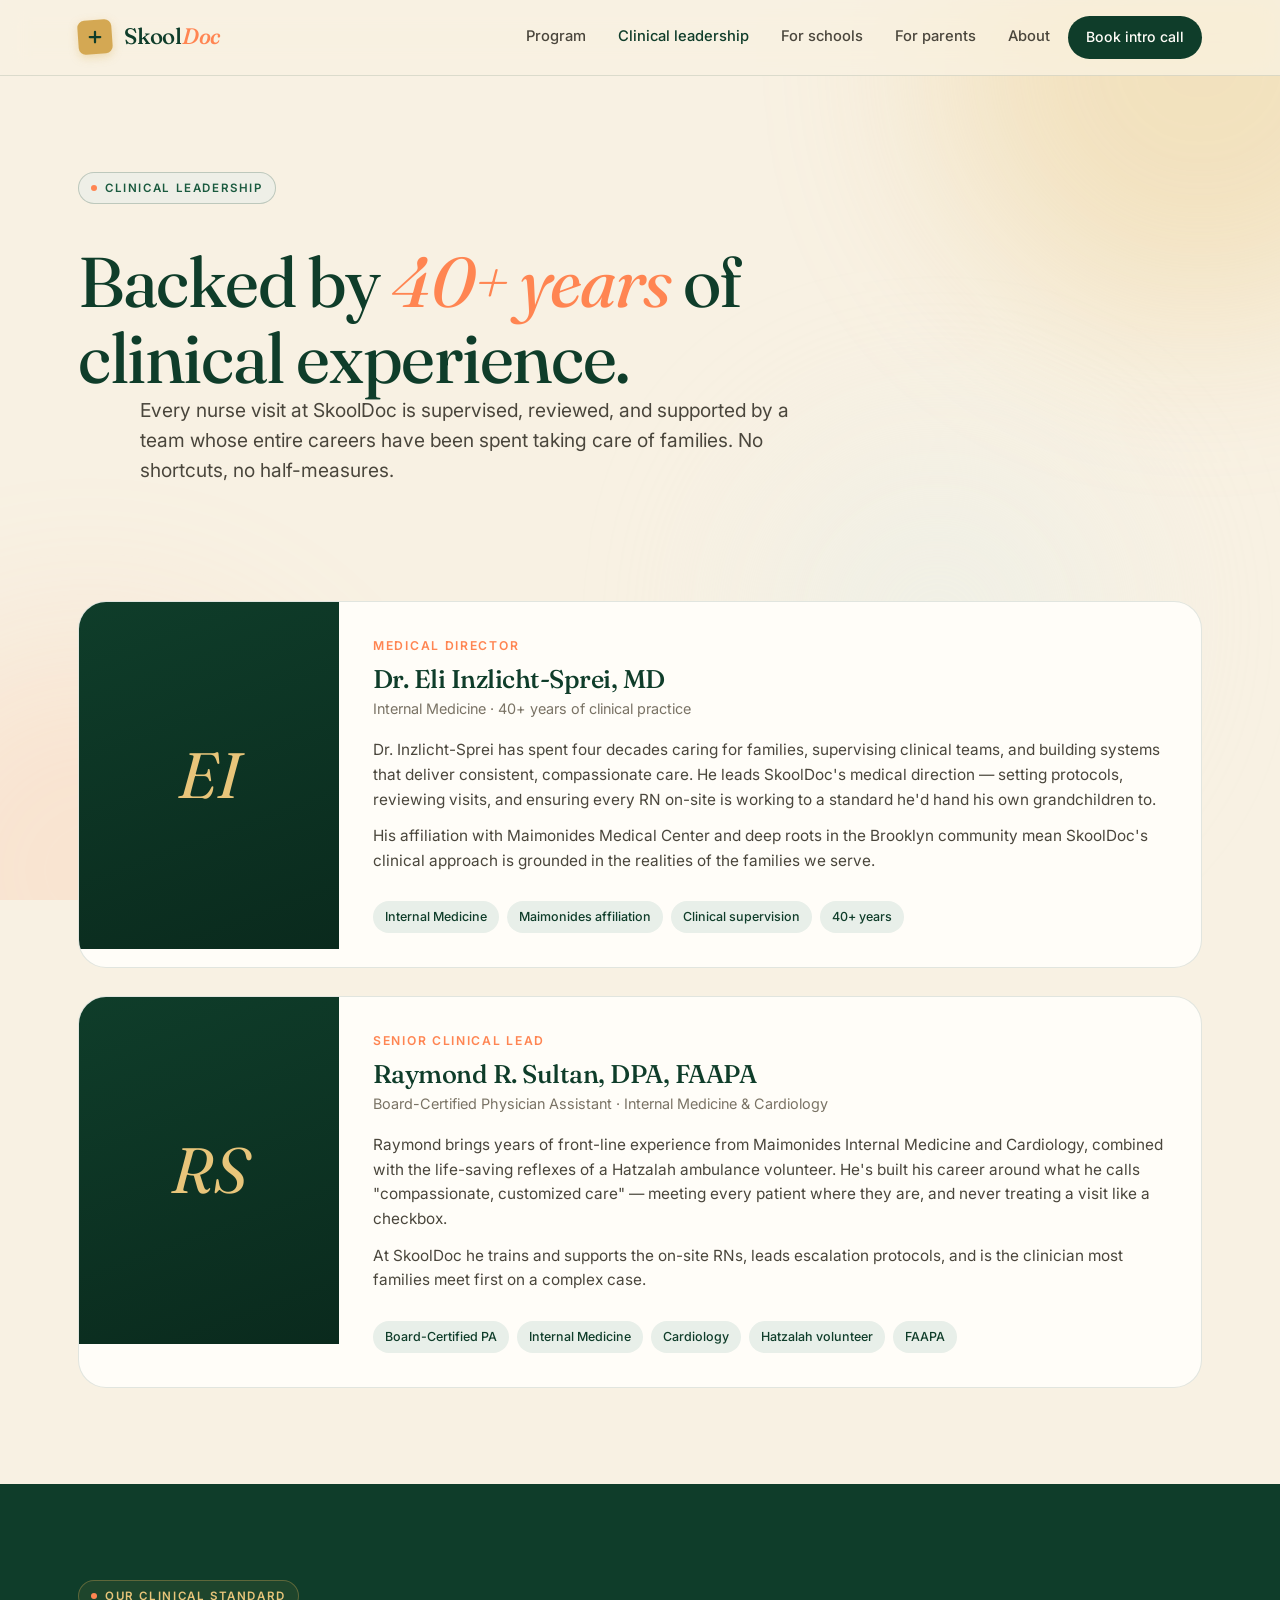
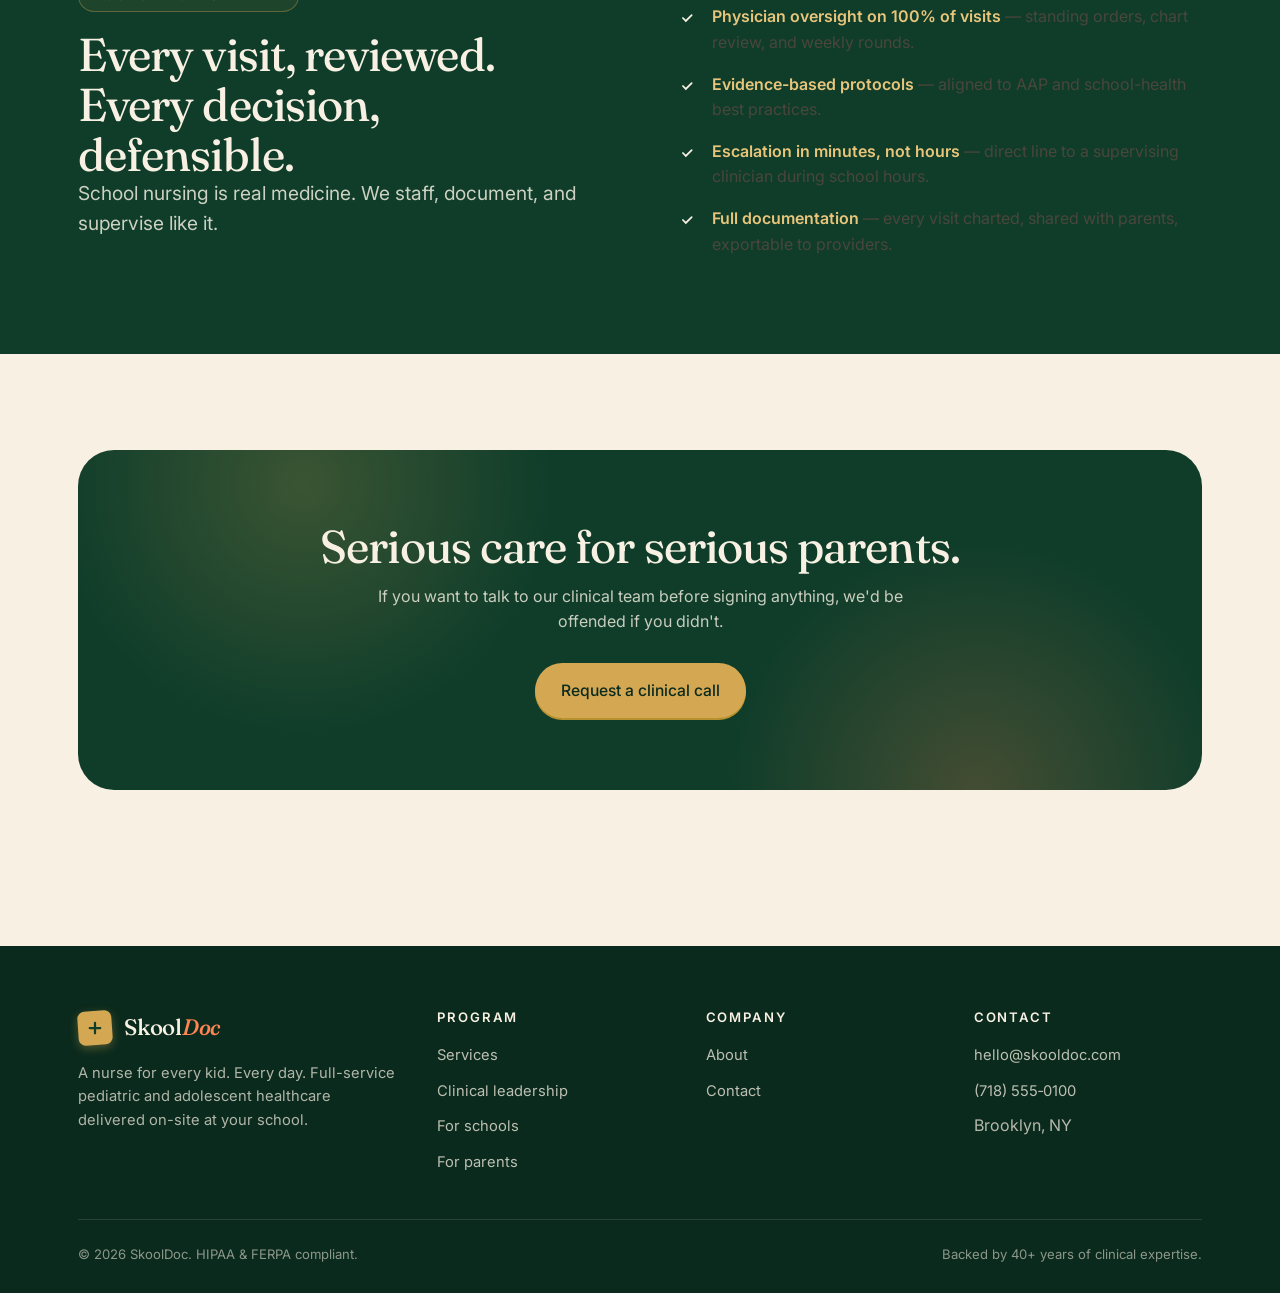
==== clinical-leadership.html @ 21ce292e "Build SkoolDoc marketing site from scratch Replace the unrelated debt-funnel HTML with the SkoolDoc " ====
<!doctype html>
<html lang="en">
<head>
<meta charset="utf-8">
<meta name="viewport" content="width=device-width,initial-scale=1">
<title>Clinical leadership — SkoolDoc</title>
<meta name="description" content="Backed by 40+ years of clinical experience. Meet the medical director and physician assistant supervising every visit at SkoolDoc.">
<link rel="preconnect" href="https://fonts.googleapis.com">
<link rel="preconnect" href="https://fonts.gstatic.com" crossorigin>
<link href="https://fonts.googleapis.com/css2?family=Fraunces:ital,opsz,wght@0,9..144,400;0,9..144,500;0,9..144,600;1,9..144,400;1,9..144,500&family=Inter:wght@400;500;600;700&display=swap" rel="stylesheet">
<link rel="stylesheet" href="styles.css">
</head>
<body>
<div class="page-bg">
  <div class="blob blob-1"></div>
  <div class="blob blob-2"></div>
  <div class="blob blob-3"></div>
</div>

<header class="nav">
  <div class="nav-inner">
    <a class="logo" href="index.html">
      <span class="logo-mark"><svg viewBox="0 0 24 24" fill="none" stroke="#0F3D2A" stroke-width="3" stroke-linecap="round"><path d="M12 5v14M5 12h14"/></svg></span>
      <span class="logo-word">Skool<span class="doc">Doc</span></span>
    </a>
    <button class="nav-toggle" aria-label="Toggle menu" aria-expanded="false">
      <svg width="22" height="22" viewBox="0 0 24 24" fill="none" stroke="currentColor" stroke-width="2" stroke-linecap="round"><path d="M3 6h18M3 12h18M3 18h18"/></svg>
    </button>
    <nav class="nav-links">
      <a class="nav-link" href="program.html">Program</a>
      <a class="nav-link" href="clinical-leadership.html">Clinical leadership</a>
      <a class="nav-link" href="schools.html">For schools</a>
      <a class="nav-link" href="parents.html">For parents</a>
      <a class="nav-link" href="about.html">About</a>
      <a class="nav-cta" href="contact.html">Book intro call</a>
    </nav>
  </div>
</header>

<!-- Page hero -->
<section class="section" style="padding-bottom:40px">
  <div class="container">
    <div class="section-header left reveal" style="max-width:820px">
      <span class="eyebrow">Clinical leadership</span>
      <h1 style="margin-top:22px">Backed by <span class="italic">40+ years</span> of clinical experience.</h1>
      <p class="lead mt-m">Every nurse visit at SkoolDoc is supervised, reviewed, and supported by a team whose entire careers have been spent taking care of families. No shortcuts, no half-measures.</p>
    </div>
  </div>
</section>

<!-- Bios -->
<section class="section" style="padding-top:20px">
  <div class="container" style="display:grid;gap:28px">

    <article class="bio reveal">
      <div class="bio-photo">
        <img src="./images/eli-inzlicht.png" alt="Dr. Eli Inzlicht-Sprei, MD" onerror="this.style.display='none';this.nextElementSibling.style.display='grid'">
        <div class="fallback" style="display:none">EI</div>
      </div>
      <div class="bio-body">
        <div class="bio-role">Medical director</div>
        <h3>Dr. Eli Inzlicht-Sprei, MD</h3>
        <div class="credentials">Internal Medicine · 40+ years of clinical practice</div>
        <p>Dr. Inzlicht-Sprei has spent four decades caring for families, supervising clinical teams, and building systems that deliver consistent, compassionate care. He leads SkoolDoc's medical direction — setting protocols, reviewing visits, and ensuring every RN on-site is working to a standard he'd hand his own grandchildren to.</p>
        <p>His affiliation with Maimonides Medical Center and deep roots in the Brooklyn community mean SkoolDoc's clinical approach is grounded in the realities of the families we serve.</p>
        <div class="tags">
          <span class="tag">Internal Medicine</span>
          <span class="tag">Maimonides affiliation</span>
          <span class="tag">Clinical supervision</span>
          <span class="tag">40+ years</span>
        </div>
      </div>
    </article>

    <article class="bio reveal">
      <div class="bio-photo">
        <img src="./images/raymond-sultan.png" alt="Raymond R. Sultan, DPA, FAAPA" onerror="this.style.display='none';this.nextElementSibling.style.display='grid'">
        <div class="fallback" style="display:none">RS</div>
      </div>
      <div class="bio-body">
        <div class="bio-role">Senior clinical lead</div>
        <h3>Raymond R. Sultan, DPA, FAAPA</h3>
        <div class="credentials">Board-Certified Physician Assistant · Internal Medicine &amp; Cardiology</div>
        <p>Raymond brings years of front-line experience from Maimonides Internal Medicine and Cardiology, combined with the life-saving reflexes of a Hatzalah ambulance volunteer. He's built his career around what he calls "compassionate, customized care" — meeting every patient where they are, and never treating a visit like a checkbox.</p>
        <p>At SkoolDoc he trains and supports the on-site RNs, leads escalation protocols, and is the clinician most families meet first on a complex case.</p>
        <div class="tags">
          <span class="tag">Board-Certified PA</span>
          <span class="tag">Internal Medicine</span>
          <span class="tag">Cardiology</span>
          <span class="tag">Hatzalah volunteer</span>
          <span class="tag">FAAPA</span>
        </div>
      </div>
    </article>

  </div>
</section>

<!-- Philosophy -->
<section class="section section-emerald">
  <div class="container">
    <div class="split">
      <div class="reveal">
        <span class="eyebrow">Our clinical standard</span>
        <h2 style="margin-top:18px">Every visit, reviewed. Every decision, defensible.</h2>
        <p class="lead" style="color:rgba(248,241,227,0.82)">School nursing is real medicine. We staff, document, and supervise like it.</p>
      </div>
      <div class="reveal">
        <ul class="bullets" style="color:rgba(248,241,227,0.85)">
          <li><strong style="color:var(--gold-soft)">Physician oversight on 100% of visits</strong> — standing orders, chart review, and weekly rounds.</li>
          <li><strong style="color:var(--gold-soft)">Evidence-based protocols</strong> — aligned to AAP and school-health best practices.</li>
          <li><strong style="color:var(--gold-soft)">Escalation in minutes, not hours</strong> — direct line to a supervising clinician during school hours.</li>
          <li><strong style="color:var(--gold-soft)">Full documentation</strong> — every visit charted, shared with parents, exportable to providers.</li>
        </ul>
      </div>
    </div>
  </div>
</section>

<!-- CTA -->
<section class="section">
  <div class="container">
    <div class="cta-banner reveal">
      <h2>Serious care for serious parents.</h2>
      <p>If you want to talk to our clinical team before signing anything, we'd be offended if you didn't.</p>
      <a class="btn btn-primary" href="contact.html">Request a clinical call</a>
    </div>
  </div>
</section>

<footer class="footer">
  <div class="container">
    <div class="footer-grid">
      <div>
        <a class="logo" href="index.html">
          <span class="logo-mark"><svg viewBox="0 0 24 24" fill="none" stroke="#0F3D2A" stroke-width="3" stroke-linecap="round"><path d="M12 5v14M5 12h14"/></svg></span>
          <span class="logo-word">Skool<span class="doc">Doc</span></span>
        </a>
        <p class="footer-about">A nurse for every kid. Every day. Full-service pediatric and adolescent healthcare delivered on-site at your school.</p>
      </div>
      <div><h4>Program</h4><ul>
        <li><a href="program.html">Services</a></li>
        <li><a href="clinical-leadership.html">Clinical leadership</a></li>
        <li><a href="schools.html">For schools</a></li>
        <li><a href="parents.html">For parents</a></li>
      </ul></div>
      <div><h4>Company</h4><ul>
        <li><a href="about.html">About</a></li>
        <li><a href="contact.html">Contact</a></li>
      </ul></div>
      <div><h4>Contact</h4><ul>
        <li><a href="mailto:hello@skooldoc.com">hello@skooldoc.com</a></li>
        <li><a href="tel:+17185550100">(718) 555‑0100</a></li>
        <li>Brooklyn, NY</li>
      </ul></div>
    </div>
    <div class="footer-bottom">
      <span>© 2026 SkoolDoc. HIPAA & FERPA compliant.</span>
      <span>Backed by 40+ years of clinical expertise.</span>
    </div>
  </div>
</footer>

<script src="script.js"></script>
</body>
</html>
---- styles.css ----
/* ==========================================================================
   SkoolDoc — Shared Stylesheet
   ========================================================================== */

/* --- Design tokens ------------------------------------------------------- */
:root {
  --emerald: #0F3D2A;
  --emerald-deep: #0A2A1D;
  --emerald-soft: #1A5A3F;
  --emerald-tint: #E8EFE9;
  --gold: #D4A853;
  --gold-soft: #E8C57A;
  --coral: #FF8552;
  --coral-soft: #FFB590;
  --cream: #F8F1E3;
  --cream-deep: #F1E7D1;
  --ink: #1C1A15;
  --ink-soft: #4A463C;
  --muted: #7A7365;
  --line: rgba(15, 61, 42, 0.12);
  --line-strong: rgba(15, 61, 42, 0.22);
  --white: #FFFDF8;

  --shadow-sm: 0 1px 2px rgba(15, 61, 42, 0.06), 0 2px 6px rgba(15, 61, 42, 0.04);
  --shadow-md: 0 4px 12px rgba(15, 61, 42, 0.08), 0 10px 30px rgba(15, 61, 42, 0.06);
  --shadow-lg: 0 10px 30px rgba(15, 61, 42, 0.10), 0 30px 80px rgba(15, 61, 42, 0.08);

  --radius-sm: 10px;
  --radius: 18px;
  --radius-lg: 28px;
  --radius-xl: 36px;

  --serif: "Fraunces", "Cormorant Garamond", Georgia, "Times New Roman", serif;
  --sans: "Inter", -apple-system, BlinkMacSystemFont, "Segoe UI", sans-serif;

  --container: 1180px;
  --ease: cubic-bezier(0.22, 1, 0.36, 1);
}

/* --- Reset --------------------------------------------------------------- */
*, *::before, *::after { box-sizing: border-box; }
html, body { margin: 0; padding: 0; }
html { scroll-behavior: smooth; }
body {
  background: var(--cream);
  color: var(--ink);
  font-family: var(--sans);
  font-size: 16px;
  line-height: 1.6;
  -webkit-font-smoothing: antialiased;
  -moz-osx-font-smoothing: grayscale;
  overflow-x: hidden;
}
img { max-width: 100%; display: block; }
a { color: inherit; text-decoration: none; }
button { font-family: inherit; cursor: pointer; border: 0; background: transparent; }
input, select, textarea { font-family: inherit; font-size: inherit; }

/* --- Typography ---------------------------------------------------------- */
h1, h2, h3, h4 {
  font-family: var(--serif);
  font-weight: 500;
  letter-spacing: -0.02em;
  line-height: 1.08;
  margin: 0;
  color: var(--emerald);
}
h1 { font-size: clamp(2.4rem, 5.5vw, 4.4rem); font-weight: 450; }
h2 { font-size: clamp(1.9rem, 3.6vw, 2.9rem); font-weight: 450; }
h3 { font-size: clamp(1.35rem, 2vw, 1.7rem); font-weight: 500; }
h4 { font-size: 1.1rem; font-weight: 600; letter-spacing: -0.01em; }
.italic { font-style: italic; color: var(--coral); }
.serif { font-family: var(--serif); }
p { margin: 0 0 1em; color: var(--ink-soft); }
.lead { font-size: 1.2rem; line-height: 1.55; color: var(--ink-soft); max-width: 58ch; }
.eyebrow {
  display: inline-flex; align-items: center; gap: 8px;
  font-family: var(--sans);
  font-size: 0.72rem;
  font-weight: 600;
  letter-spacing: 0.14em;
  text-transform: uppercase;
  color: var(--emerald-soft);
  padding: 6px 12px;
  border: 1px solid var(--line-strong);
  border-radius: 999px;
  background: rgba(232, 239, 233, 0.6);
}
.eyebrow::before {
  content: ""; width: 6px; height: 6px; border-radius: 50%;
  background: var(--coral);
}

/* --- Container ----------------------------------------------------------- */
.container { max-width: var(--container); margin: 0 auto; padding: 0 28px; }

/* --- Background textures & blobs ---------------------------------------- */
.page-bg {
  position: fixed; inset: 0; z-index: -1; pointer-events: none; overflow: hidden;
}
.blob {
  position: absolute; border-radius: 50%; filter: blur(90px); opacity: 0.35;
}
.blob-1 { width: 520px; height: 520px; top: -200px; right: -180px; background: var(--gold-soft); }
.blob-2 { width: 460px; height: 460px; bottom: -200px; left: -140px; background: var(--coral-soft); opacity: 0.22; }
.blob-3 { width: 340px; height: 340px; top: 50%; left: 60%; background: var(--emerald-tint); opacity: 0.5; }

/* --- Logo ---------------------------------------------------------------- */
.logo { display: inline-flex; align-items: center; gap: 12px; }
.logo-mark {
  width: 34px; height: 34px;
  background: var(--gold);
  border-radius: 7px;
  transform: rotate(-4deg);
  display: grid; place-items: center;
  box-shadow: 0 3px 10px rgba(212, 168, 83, 0.35);
  flex-shrink: 0;
}
.logo-mark svg { width: 18px; height: 18px; transform: rotate(4deg); }
.logo-word {
  font-family: var(--serif);
  font-size: 1.4rem;
  font-weight: 500;
  letter-spacing: -0.01em;
  color: var(--emerald);
}
.logo-word .doc { font-style: italic; color: var(--coral); }

/* --- Navigation ---------------------------------------------------------- */
.nav {
  position: sticky; top: 0; z-index: 50;
  backdrop-filter: saturate(150%) blur(14px);
  -webkit-backdrop-filter: saturate(150%) blur(14px);
  background: rgba(248, 241, 227, 0.78);
  border-bottom: 1px solid var(--line);
}
.nav-inner {
  display: flex; align-items: center; justify-content: space-between;
  padding: 16px 28px;
  max-width: var(--container); margin: 0 auto;
}
.nav-links { display: flex; gap: 4px; align-items: center; }
.nav-link {
  padding: 8px 14px;
  font-size: 0.92rem;
  font-weight: 500;
  color: var(--ink-soft);
  border-radius: 10px;
  transition: color .2s var(--ease), background .2s var(--ease);
}
.nav-link:hover { color: var(--emerald); background: rgba(15, 61, 42, 0.05); }
.nav-link.active { color: var(--emerald); }
.nav-cta {
  padding: 10px 18px;
  background: var(--emerald);
  color: var(--white);
  border-radius: 999px;
  font-size: 0.88rem;
  font-weight: 500;
  transition: background .2s var(--ease), transform .2s var(--ease);
}
.nav-cta:hover { background: var(--emerald-deep); transform: translateY(-1px); }
.nav-toggle { display: none; }

@media (max-width: 860px) {
  .nav-links { display: none; position: absolute; top: 100%; left: 0; right: 0;
    flex-direction: column; padding: 16px; gap: 6px;
    background: var(--cream); border-bottom: 1px solid var(--line); }
  .nav-links.open { display: flex; }
  .nav-toggle {
    display: grid; place-items: center; width: 40px; height: 40px;
    border-radius: 10px; color: var(--emerald);
  }
}

/* --- Buttons ------------------------------------------------------------- */
.btn {
  display: inline-flex; align-items: center; justify-content: center; gap: 8px;
  padding: 15px 26px;
  font-weight: 500;
  font-size: 0.98rem;
  border-radius: 999px;
  transition: transform .2s var(--ease), box-shadow .2s var(--ease), background .2s var(--ease);
  white-space: nowrap;
}
.btn-primary {
  background: var(--emerald);
  color: var(--white);
  box-shadow: 0 2px 0 var(--emerald-deep), var(--shadow-md);
}
.btn-primary:hover { transform: translateY(-2px); background: var(--emerald-soft); }
.btn-secondary {
  background: var(--white);
  color: var(--emerald);
  border: 1px solid var(--line-strong);
}
.btn-secondary:hover { background: var(--cream-deep); transform: translateY(-1px); }
.btn-ghost {
  background: transparent; color: var(--emerald); padding: 12px 0;
}
.btn-ghost:hover { color: var(--coral); }
.btn svg { width: 18px; height: 18px; }

/* --- Hero ---------------------------------------------------------------- */
.hero { padding: 80px 0 60px; position: relative; }
.hero-grid {
  display: grid; grid-template-columns: 1.15fr 1fr; gap: 72px;
  align-items: center;
}
.hero-copy h1 { margin-bottom: 24px; }
.hero-copy .lead { margin-bottom: 36px; }
.hero-ctas { display: flex; gap: 14px; flex-wrap: wrap; margin-bottom: 36px; }
.hero-proof {
  display: flex; gap: 28px; flex-wrap: wrap;
  padding-top: 28px; border-top: 1px solid var(--line);
}
.proof-item { display: flex; flex-direction: column; gap: 2px; }
.proof-num {
  font-family: var(--serif); font-size: 1.6rem; font-weight: 500;
  color: var(--emerald); letter-spacing: -0.02em;
}
.proof-label { font-size: 0.82rem; color: var(--muted); }

.hero-art {
  position: relative; aspect-ratio: 4/5;
  border-radius: var(--radius-xl); overflow: hidden;
  background: linear-gradient(140deg, var(--emerald) 0%, var(--emerald-deep) 100%);
  box-shadow: var(--shadow-lg);
}
.hero-art::before {
  content: ""; position: absolute; inset: 0;
  background: radial-gradient(600px circle at 20% 0%, rgba(212, 168, 83, 0.35), transparent 50%),
              radial-gradient(500px circle at 100% 100%, rgba(255, 133, 82, 0.22), transparent 50%);
}
.hero-art-inner {
  position: absolute; inset: 0; padding: 40px;
  display: flex; flex-direction: column; justify-content: space-between;
  color: var(--cream);
}
.hero-badge {
  align-self: flex-start;
  display: inline-flex; align-items: center; gap: 8px;
  padding: 8px 14px;
  background: rgba(248, 241, 227, 0.14);
  border: 1px solid rgba(248, 241, 227, 0.22);
  border-radius: 999px;
  font-size: 0.78rem; letter-spacing: 0.1em; text-transform: uppercase;
  backdrop-filter: blur(8px);
}
.hero-badge::before { content: ""; width: 6px; height: 6px; border-radius: 50%; background: var(--coral); }
.hero-art-card {
  background: rgba(248, 241, 227, 0.08);
  border: 1px solid rgba(248, 241, 227, 0.16);
  padding: 22px; border-radius: var(--radius);
  backdrop-filter: blur(10px);
}
.hero-art-card .row { display: flex; justify-content: space-between; padding: 8px 0; font-size: 0.9rem; }
.hero-art-card .row + .row { border-top: 1px solid rgba(248, 241, 227, 0.12); }
.hero-art-card .row b { color: var(--gold-soft); font-weight: 500; }

@media (max-width: 900px) {
  .hero-grid { grid-template-columns: 1fr; gap: 44px; }
  .hero { padding: 48px 0 40px; }
  .hero-art { aspect-ratio: 4/3; }
}

/* --- Sections ------------------------------------------------------------ */
.section { padding: 96px 0; position: relative; }
.section-sm { padding: 60px 0; }
.section-emerald {
  background: var(--emerald);
  color: var(--cream);
}
.section-emerald h1, .section-emerald h2, .section-emerald h3, .section-emerald h4 { color: var(--cream); }
.section-emerald p { color: rgba(248, 241, 227, 0.8); }
.section-emerald .eyebrow { color: var(--gold-soft); border-color: rgba(212, 168, 83, 0.35); background: rgba(212, 168, 83, 0.08); }

.section-header { max-width: 760px; margin: 0 auto 56px; text-align: center; }
.section-header.left { text-align: left; margin-left: 0; }
.section-header .eyebrow { margin-bottom: 18px; }
.section-header h2 { margin-bottom: 16px; }
.section-header .lead { margin: 0 auto; }

@media (max-width: 700px) { .section { padding: 64px 0; } }

/* --- Cards --------------------------------------------------------------- */
.card {
  background: var(--white);
  border: 1px solid var(--line);
  border-radius: var(--radius-lg);
  padding: 32px;
  transition: transform .3s var(--ease), box-shadow .3s var(--ease), border-color .3s var(--ease);
}
.card:hover { transform: translateY(-3px); box-shadow: var(--shadow-md); border-color: var(--line-strong); }
.card-icon {
  width: 48px; height: 48px;
  border-radius: 14px;
  display: grid; place-items: center;
  background: var(--emerald-tint);
  color: var(--emerald);
  margin-bottom: 20px;
}
.card-icon svg { width: 22px; height: 22px; }
.card h3 { margin-bottom: 10px; }
.card p { margin: 0; font-size: 0.96rem; }

.grid-3 { display: grid; grid-template-columns: repeat(3, 1fr); gap: 22px; }
.grid-2 { display: grid; grid-template-columns: repeat(2, 1fr); gap: 22px; }
.grid-4 { display: grid; grid-template-columns: repeat(4, 1fr); gap: 20px; }
@media (max-width: 900px) {
  .grid-3, .grid-4 { grid-template-columns: repeat(2, 1fr); }
}
@media (max-width: 640px) {
  .grid-2, .grid-3, .grid-4 { grid-template-columns: 1fr; }
}

/* --- Problem strip ------------------------------------------------------- */
.problem-strip {
  background: var(--white);
  border: 1px solid var(--line);
  border-radius: var(--radius-lg);
  padding: 36px;
  display: grid; grid-template-columns: repeat(3, 1fr); gap: 12px;
  align-items: stretch;
  box-shadow: var(--shadow-sm);
}
.problem-stat { padding: 0 28px; border-left: 1px solid var(--line); }
.problem-stat:first-child { border-left: 0; padding-left: 0; }
.problem-stat .big {
  font-family: var(--serif); font-size: 2.6rem; font-weight: 500;
  color: var(--coral); letter-spacing: -0.02em; line-height: 1;
  margin-bottom: 10px;
}
.problem-stat p { margin: 0; font-size: 0.96rem; color: var(--ink-soft); }
@media (max-width: 780px) {
  .problem-strip { grid-template-columns: 1fr; padding: 28px; }
  .problem-stat { padding: 22px 0; border-left: 0; border-top: 1px solid var(--line); }
  .problem-stat:first-child { padding-top: 0; border-top: 0; }
}

/* --- Service blocks ------------------------------------------------------ */
.service {
  display: grid; grid-template-columns: 220px 1fr; gap: 40px;
  padding: 36px 0;
  border-top: 1px solid var(--line);
}
.service:last-child { border-bottom: 1px solid var(--line); }
.service .cadence {
  font-family: var(--serif); font-size: 1.15rem; font-style: italic;
  color: var(--coral);
}
.service h3 { margin-bottom: 12px; }
.service ul { padding: 0; margin: 14px 0 0; list-style: none; display: grid; gap: 8px; }
.service ul li {
  padding-left: 22px; position: relative; font-size: 0.96rem; color: var(--ink-soft);
}
.service ul li::before {
  content: ""; position: absolute; left: 0; top: 10px;
  width: 8px; height: 8px; border-radius: 50%;
  background: var(--gold);
}
@media (max-width: 720px) { .service { grid-template-columns: 1fr; gap: 16px; } }

/* --- Steps --------------------------------------------------------------- */
.steps { display: grid; grid-template-columns: repeat(4, 1fr); gap: 20px; counter-reset: step; }
.step {
  background: var(--white);
  border: 1px solid var(--line);
  border-radius: var(--radius);
  padding: 28px;
  position: relative;
}
.step .num {
  font-family: var(--serif); font-style: italic; font-size: 2.4rem;
  color: var(--coral); line-height: 1; margin-bottom: 14px; display: block;
}
.step h4 { margin-bottom: 8px; }
.step p { margin: 0; font-size: 0.92rem; }
@media (max-width: 900px) { .steps { grid-template-columns: repeat(2, 1fr); } }
@media (max-width: 520px) { .steps { grid-template-columns: 1fr; } }

/* --- Team / bios --------------------------------------------------------- */
.bio {
  background: var(--white);
  border: 1px solid var(--line);
  border-radius: var(--radius-lg);
  overflow: hidden;
  display: grid;
  grid-template-columns: 260px 1fr;
  transition: transform .3s var(--ease), box-shadow .3s var(--ease);
}
.bio:hover { transform: translateY(-3px); box-shadow: var(--shadow-md); }
.bio-photo {
  aspect-ratio: 3/4;
  background: linear-gradient(160deg, var(--emerald) 0%, var(--emerald-deep) 100%);
  position: relative;
  overflow: hidden;
}
.bio-photo img { width: 100%; height: 100%; object-fit: cover; }
.bio-photo .fallback {
  position: absolute; inset: 0;
  display: grid; place-items: center;
  color: var(--gold-soft);
  font-family: var(--serif); font-size: 4rem; font-style: italic;
}
.bio-body { padding: 34px; display: flex; flex-direction: column; justify-content: center; }
.bio-role {
  font-size: 0.76rem; font-weight: 600; letter-spacing: 0.14em; text-transform: uppercase;
  color: var(--coral); margin-bottom: 10px;
}
.bio h3 { margin-bottom: 4px; }
.bio .credentials { font-size: 0.9rem; color: var(--muted); margin-bottom: 18px; }
.bio p { margin: 0 0 12px; font-size: 0.96rem; }
.bio .tags { display: flex; flex-wrap: wrap; gap: 8px; margin-top: 16px; }
.bio .tag {
  font-size: 0.78rem;
  padding: 6px 12px;
  background: var(--emerald-tint);
  color: var(--emerald);
  border-radius: 999px;
  font-weight: 500;
}
@media (max-width: 780px) { .bio { grid-template-columns: 1fr; } .bio-photo { aspect-ratio: 16/10; } }

/* --- Split feature ------------------------------------------------------- */
.split {
  display: grid; grid-template-columns: 1fr 1fr; gap: 72px; align-items: center;
}
.split.reverse .split-art { order: 2; }
.split-art {
  aspect-ratio: 1/1;
  border-radius: var(--radius-xl);
  background: var(--emerald-tint);
  position: relative; overflow: hidden;
  box-shadow: var(--shadow-md);
}
.split-art.coral { background: linear-gradient(160deg, #FFE4D4 0%, #FFB590 100%); }
.split-art.gold { background: linear-gradient(160deg, #F3E0B4 0%, var(--gold-soft) 100%); }
.split-art.emerald {
  background: linear-gradient(160deg, var(--emerald) 0%, var(--emerald-deep) 100%);
  color: var(--cream);
}
.split-art-inner {
  position: absolute; inset: 0; padding: 40px;
  display: flex; flex-direction: column; justify-content: space-between;
}
@media (max-width: 900px) {
  .split { grid-template-columns: 1fr; gap: 36px; }
  .split.reverse .split-art { order: 0; }
  .split-art { aspect-ratio: 4/3; }
}

/* --- Feature bullets ----------------------------------------------------- */
.bullets { list-style: none; padding: 0; margin: 24px 0 0; display: grid; gap: 16px; }
.bullets li {
  padding-left: 36px; position: relative;
  color: var(--ink-soft);
}
.bullets li::before {
  content: ""; position: absolute; left: 0; top: 3px;
  width: 22px; height: 22px;
  border-radius: 50%;
  background: var(--emerald);
  background-image: url("data:image/svg+xml;utf8,<svg xmlns='http://www.w3.org/2000/svg' viewBox='0 0 24 24' fill='none' stroke='%23F8F1E3' stroke-width='3' stroke-linecap='round'><path d='M5 12l5 5L20 7'/></svg>");
  background-size: 14px; background-repeat: no-repeat; background-position: center;
}
.bullets li strong { color: var(--emerald); font-weight: 600; }

/* --- FAQ ----------------------------------------------------------------- */
.faq { display: grid; gap: 14px; max-width: 820px; margin: 0 auto; }
.faq-item {
  background: var(--white);
  border: 1px solid var(--line);
  border-radius: var(--radius);
  overflow: hidden;
}
.faq-item summary {
  list-style: none;
  padding: 22px 26px;
  cursor: pointer;
  font-family: var(--serif);
  font-size: 1.12rem;
  color: var(--emerald);
  display: flex; justify-content: space-between; align-items: center; gap: 16px;
}
.faq-item summary::-webkit-details-marker { display: none; }
.faq-item summary::after {
  content: "+"; font-size: 1.4rem; color: var(--coral); flex-shrink: 0;
  transition: transform .3s var(--ease);
}
.faq-item[open] summary::after { transform: rotate(45deg); }
.faq-item .answer { padding: 0 26px 22px; color: var(--ink-soft); font-size: 0.98rem; }

/* --- Form ---------------------------------------------------------------- */
.form { display: grid; gap: 18px; max-width: 560px; }
.field { display: grid; gap: 8px; }
.field label {
  font-size: 0.82rem; font-weight: 600; color: var(--emerald);
  letter-spacing: 0.02em;
}
.field input, .field select, .field textarea {
  padding: 14px 16px;
  border: 1px solid var(--line-strong);
  border-radius: 12px;
  background: var(--white);
  color: var(--ink);
  outline: none;
  transition: border-color .2s var(--ease), box-shadow .2s var(--ease);
}
.field input:focus, .field select:focus, .field textarea:focus {
  border-color: var(--emerald);
  box-shadow: 0 0 0 3px rgba(15, 61, 42, 0.12);
}
.field-row { display: grid; grid-template-columns: 1fr 1fr; gap: 14px; }
@media (max-width: 560px) { .field-row { grid-template-columns: 1fr; } }

/* --- CTA banner ---------------------------------------------------------- */
.cta-banner {
  background: var(--emerald);
  color: var(--cream);
  border-radius: var(--radius-xl);
  padding: 72px 48px;
  text-align: center;
  position: relative; overflow: hidden;
}
.cta-banner::before {
  content: ""; position: absolute; inset: 0;
  background: radial-gradient(500px circle at 20% 10%, rgba(212, 168, 83, 0.22), transparent 50%),
              radial-gradient(500px circle at 80% 100%, rgba(255, 133, 82, 0.22), transparent 50%);
  pointer-events: none;
}
.cta-banner > * { position: relative; }
.cta-banner h2 { color: var(--cream); margin-bottom: 12px; }
.cta-banner p { color: rgba(248, 241, 227, 0.8); margin: 0 auto 28px; max-width: 56ch; }
.cta-banner .btn-primary { background: var(--gold); color: var(--emerald-deep); box-shadow: 0 2px 0 #B7912E; }
.cta-banner .btn-primary:hover { background: var(--gold-soft); }
@media (max-width: 640px) { .cta-banner { padding: 48px 24px; } }

/* --- Footer -------------------------------------------------------------- */
.footer {
  background: var(--emerald-deep);
  color: rgba(248, 241, 227, 0.72);
  padding: 64px 0 28px;
  margin-top: 60px;
}
.footer-grid {
  display: grid;
  grid-template-columns: 1.4fr repeat(3, 1fr);
  gap: 40px;
  padding-bottom: 44px;
  border-bottom: 1px solid rgba(248, 241, 227, 0.12);
}
.footer h4 { color: var(--cream); font-size: 0.82rem; font-weight: 600; text-transform: uppercase; letter-spacing: 0.14em; margin-bottom: 18px; font-family: var(--sans); }
.footer ul { list-style: none; padding: 0; margin: 0; display: grid; gap: 10px; }
.footer a { color: rgba(248, 241, 227, 0.75); font-size: 0.92rem; transition: color .2s var(--ease); }
.footer a:hover { color: var(--gold-soft); }
.footer .logo-word { color: var(--cream); }
.footer-about { max-width: 320px; font-size: 0.92rem; line-height: 1.6; margin-top: 16px; color: rgba(248, 241, 227, 0.7); }
.footer-bottom {
  padding-top: 24px;
  display: flex; justify-content: space-between; flex-wrap: wrap; gap: 16px;
  font-size: 0.82rem; color: rgba(248, 241, 227, 0.55);
}
@media (max-width: 780px) {
  .footer-grid { grid-template-columns: 1fr 1fr; }
}
@media (max-width: 480px) {
  .footer-grid { grid-template-columns: 1fr; }
}

/* --- Utilities ----------------------------------------------------------- */
.text-center { text-align: center; }
.mt-s { margin-top: 14px; }
.mt-m { margin-top: 28px; }
.mt-l { margin-top: 52px; }

/* --- Reveal on scroll ---------------------------------------------------- */
.reveal { opacity: 0; transform: translateY(18px); transition: opacity .7s var(--ease), transform .7s var(--ease); }
.reveal.in { opacity: 1; transform: none; }
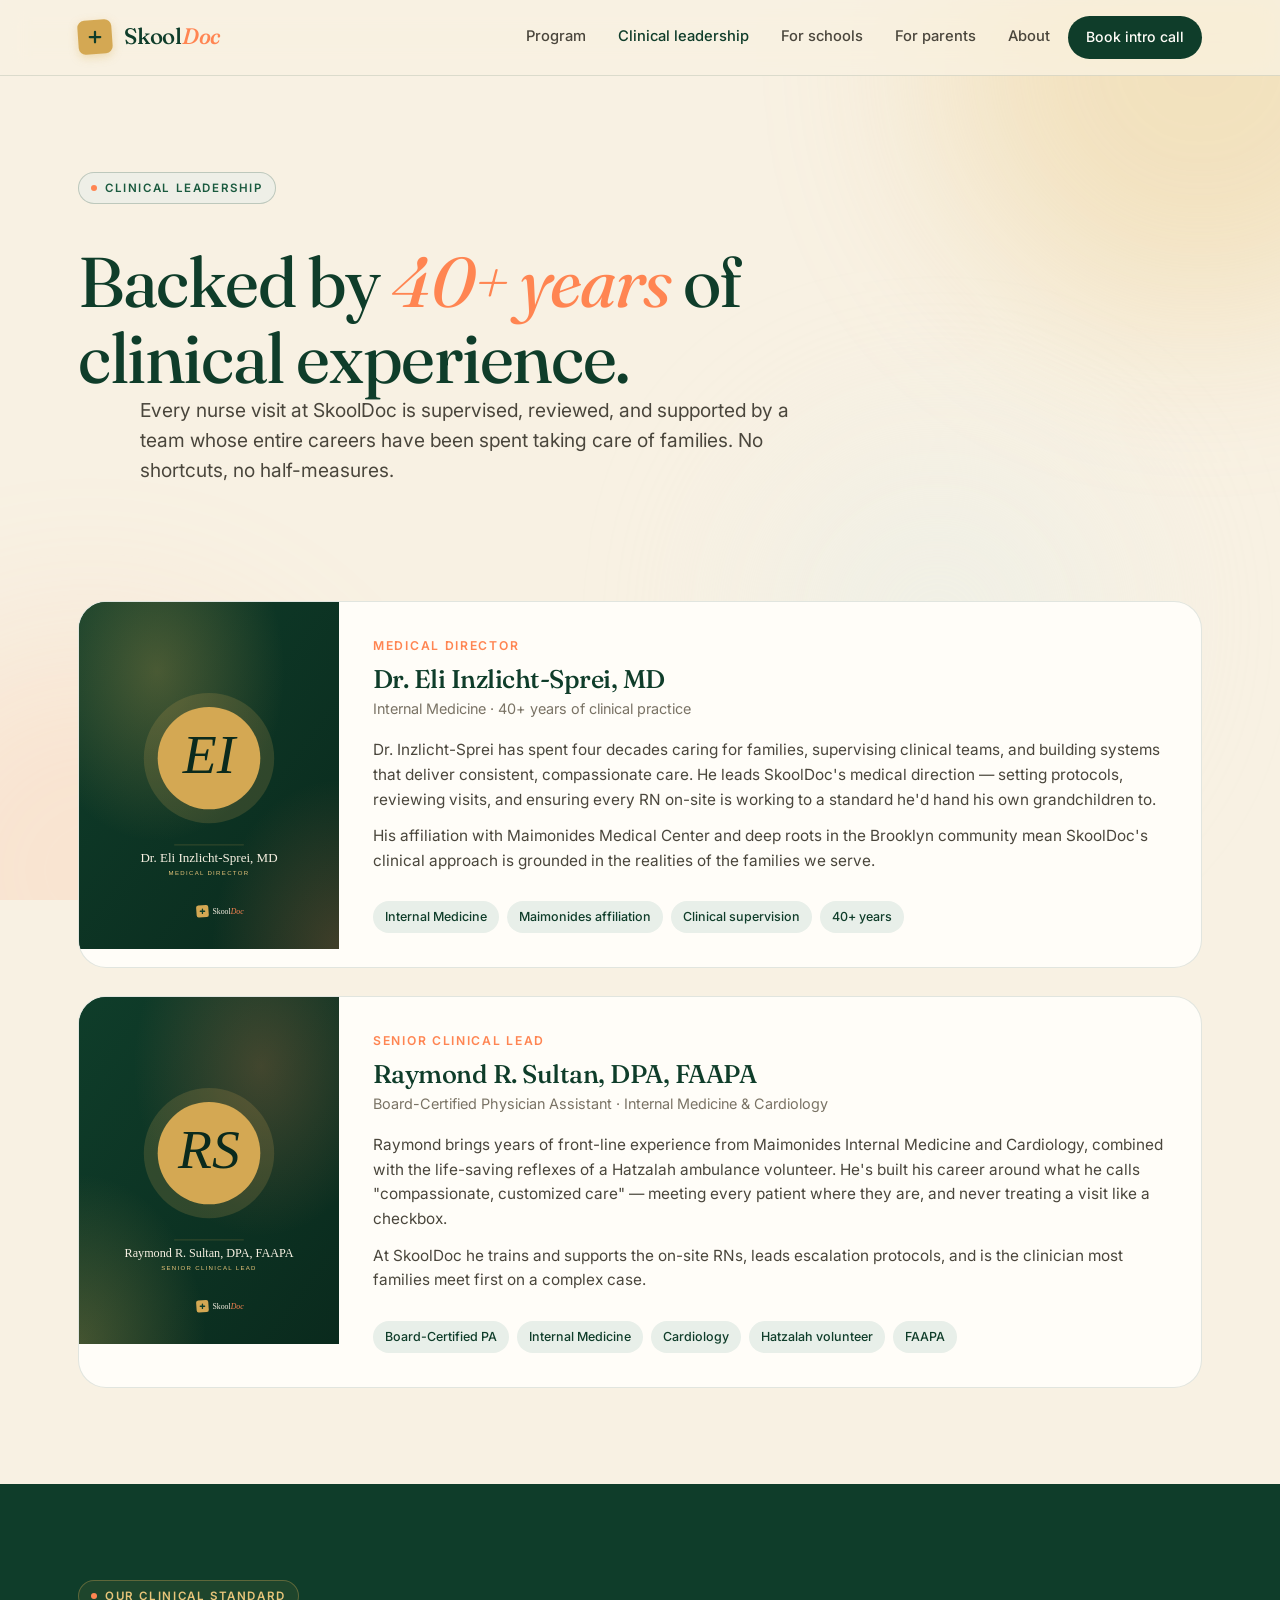
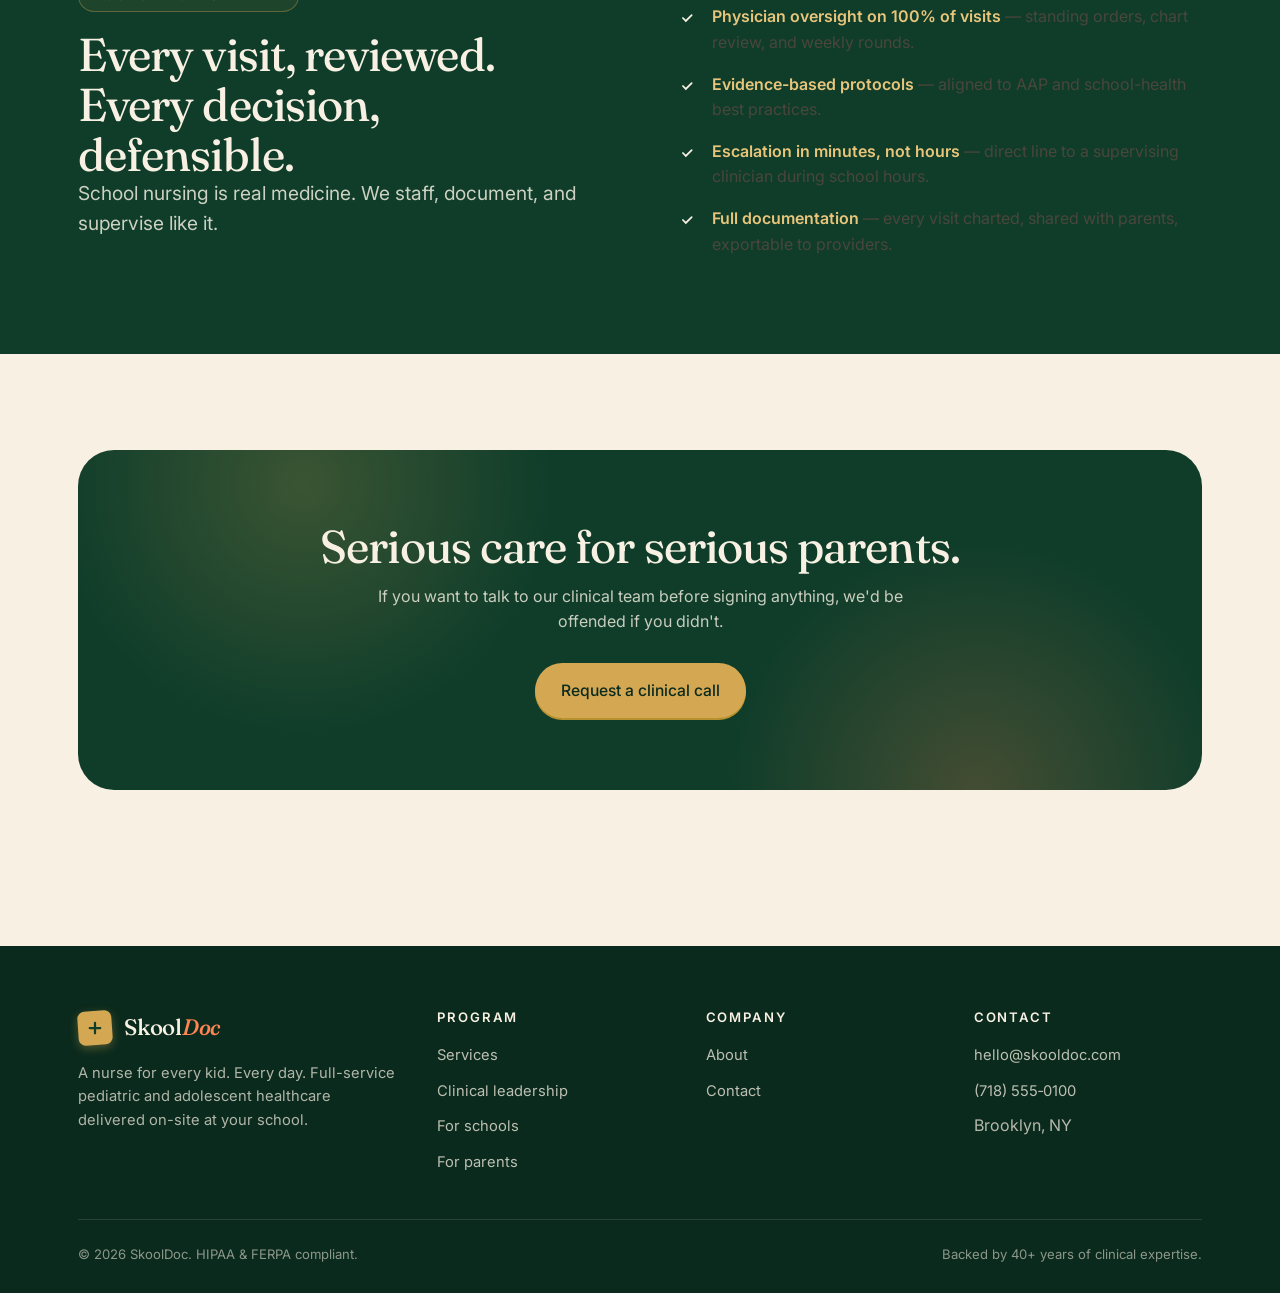
==== commit 139977e9: "Add branded SVG placeholders for clinical leadership portraits Emerald/gold SVGs with initials, name" ====
--- a/clinical-leadership.html
+++ b/clinical-leadership.html
@@ -54,7 +54,7 @@
 
     <article class="bio reveal">
       <div class="bio-photo">
-        <img src="./images/eli-inzlicht.png" alt="Dr. Eli Inzlicht-Sprei, MD" onerror="this.style.display='none';this.nextElementSibling.style.display='grid'">
+        <img src="./images/eli-inzlicht.svg" alt="Dr. Eli Inzlicht-Sprei, MD" onerror="this.style.display='none';this.nextElementSibling.style.display='grid'">
         <div class="fallback" style="display:none">EI</div>
       </div>
       <div class="bio-body">
@@ -74,7 +74,7 @@
 
     <article class="bio reveal">
       <div class="bio-photo">
-        <img src="./images/raymond-sultan.png" alt="Raymond R. Sultan, DPA, FAAPA" onerror="this.style.display='none';this.nextElementSibling.style.display='grid'">
+        <img src="./images/raymond-sultan.svg" alt="Raymond R. Sultan, DPA, FAAPA" onerror="this.style.display='none';this.nextElementSibling.style.display='grid'">
         <div class="fallback" style="display:none">RS</div>
       </div>
       <div class="bio-body">
